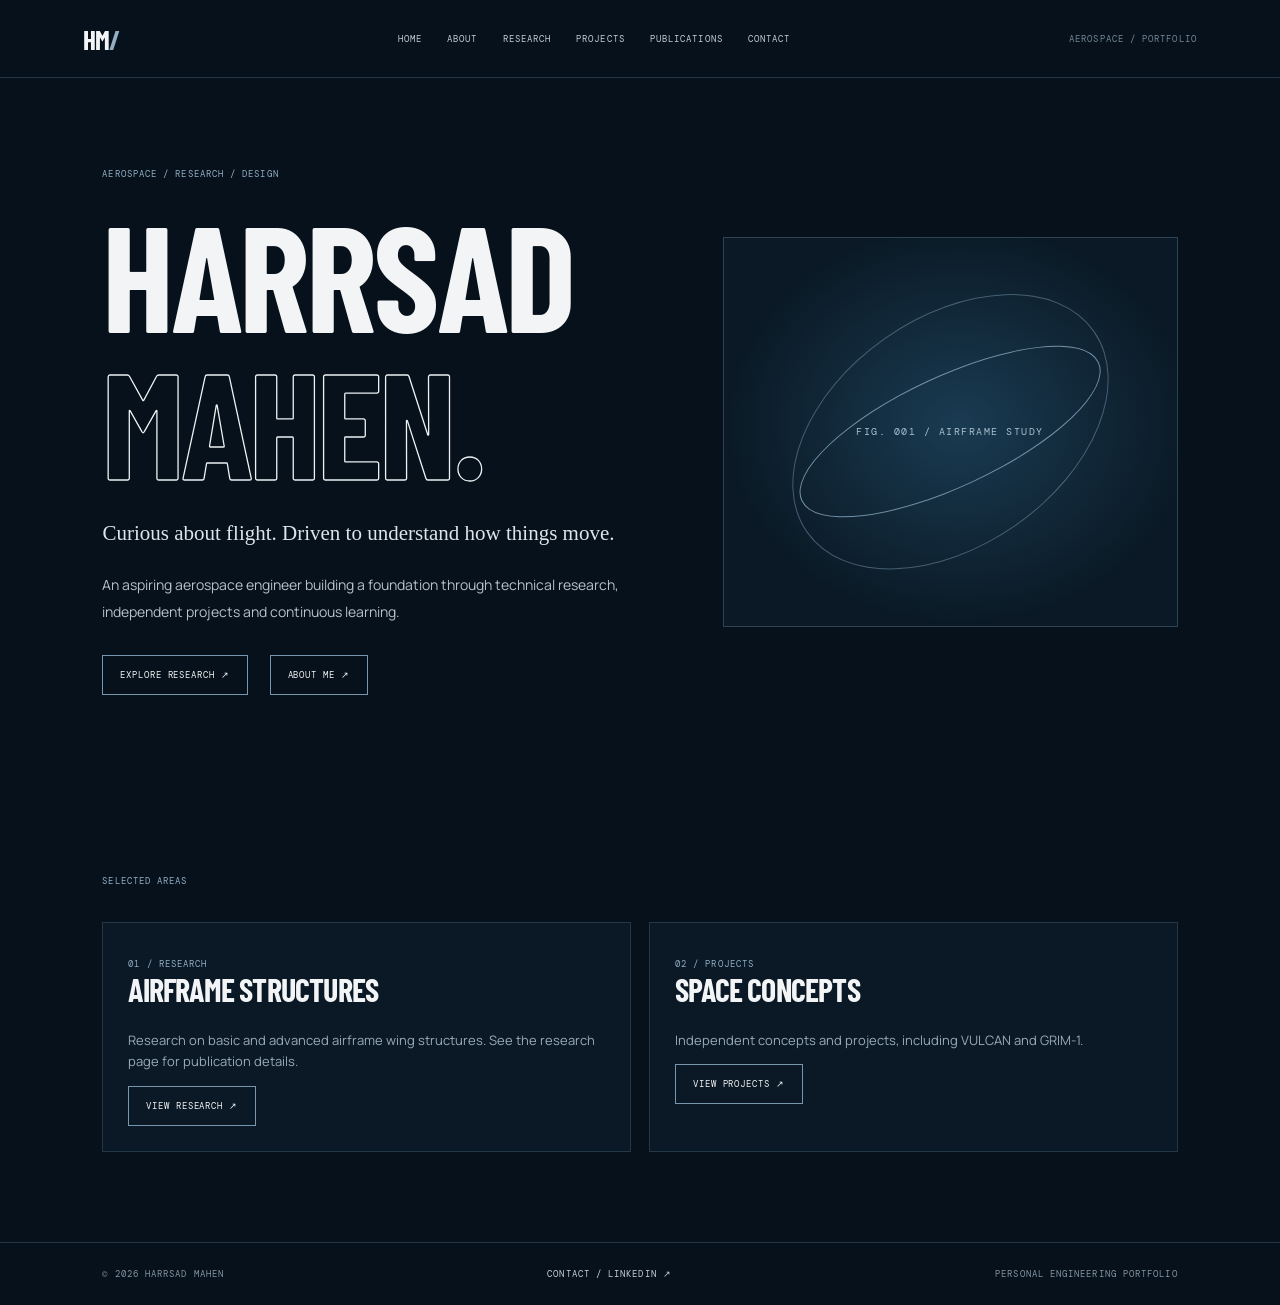
==== index.html @ 7b2c5748 "Add files via upload" ====
<!doctype html><html lang="en"><head><meta charset="utf-8"><meta name="viewport" content="width=device-width,initial-scale=1"><meta name="description" content="Harrsad Mahen — aerospace engineering portfolio"><title>Harrsad Mahen | Aerospace</title><link rel="stylesheet" href="styles.css"></head><body><header class="topbar">
<a class="brand" href="index.html">HM<span>/</span></a>
<nav aria-label="Main navigation">
<a href="index.html">HOME</a><a href="about.html">ABOUT</a><a href="research.html">RESEARCH</a><a href="projects.html">PROJECTS</a><a href="publications.html">PUBLICATIONS</a><a href="contact.html">CONTACT</a>
</nav><span class="micro">AEROSPACE / PORTFOLIO</span></header><main class="wrap hero"><div><p class="eyebrow">AEROSPACE / RESEARCH / DESIGN</p><h1>HARRSAD<br><span class="outline">MAHEN.</span></h1><p class="lede">Curious about flight. Driven to understand how things move.</p><p class="copy">An aspiring aerospace engineer building a foundation through technical research, independent projects and continuous learning.</p><div class="actions"><a class="button" href="research.html">EXPLORE RESEARCH ↗</a><a class="button" href="about.html">ABOUT ME ↗</a></div></div><div class="hero-art"><span>FIG. 001 / AIRFRAME STUDY</span></div></main><section class="wrap"><p class="eyebrow">SELECTED AREAS</p><div class="grid"><article class="card"><span class="tag">01 / RESEARCH</span><h3>Airframe structures</h3><p>Research on basic and advanced airframe wing structures. See the research page for publication details.</p><a class="button" href="research.html">VIEW RESEARCH ↗</a></article><article class="card"><span class="tag">02 / PROJECTS</span><h3>Space concepts</h3><p>Independent concepts and projects, including VULCAN and GRIM-1.</p><a class="button" href="projects.html">VIEW PROJECTS ↗</a></article></div></section><footer class="footer"><span>© <span id="year"></span> HARRSAD MAHEN</span><a href="contact.html">CONTACT / LINKEDIN ↗</a><span>PERSONAL ENGINEERING PORTFOLIO</span></footer><script src="script.js"></script></body></html>
---- styles.css ----
@import url('https://fonts.googleapis.com/css2?family=Barlow+Condensed:wght@400;500;600;700;800&family=DM+Mono:wght@400;500&family=Manrope:wght@400;500;600;700;800&display=swap');
:root{--bg:#07111b;--panel:#0d2030;--ink:#f2f4f5;--muted:#9aaab7;--line:#243746;--blue:#91aec5;--display:'Barlow Condensed','Arial Narrow',sans-serif;--mono:'DM Mono',monospace;--body:'Manrope',Arial,sans-serif}
*{box-sizing:border-box}html{scroll-behavior:smooth;scroll-padding-top:90px}body{margin:0;background:var(--bg);color:var(--ink);font-family:var(--body);line-height:1.65}a{color:inherit;text-decoration:none}.topbar{min-height:78px;padding:0 6.5vw;display:flex;align-items:center;justify-content:space-between;gap:22px;border-bottom:1px solid var(--line);background:#07111b;position:sticky;top:0;z-index:5}.brand{font:700 27px var(--display);letter-spacing:-.04em}.brand span{color:var(--blue)}nav{display:flex;gap:25px;flex-wrap:wrap}nav a,.micro,.eyebrow,.tag,.footer{font:9px var(--mono);letter-spacing:.12em}nav a{color:#c3cdd5}nav a:hover,nav a[aria-current=page]{color:var(--blue)}.micro{color:#718797}.wrap{padding:90px 8vw;max-width:1440px;margin:auto}.eyebrow{color:var(--blue);margin:0 0 20px}h1,h2,h3{font-family:var(--display);text-transform:uppercase;line-height:.98;letter-spacing:-.025em;margin:0 0 24px}h1{font-size:clamp(70px,12vw,150px)}h2{font-size:clamp(43px,6vw,76px)}h3{font-size:32px}h1 .outline,h2 .outline{color:transparent;-webkit-text-stroke:1.3px #edf2f5}.serif{font:italic 400 1em Georgia,serif;text-transform:none;color:var(--blue)}.lede{font:400 21px/1.5 Georgia,serif;color:#dce5eb;max-width:690px}.copy{max-width:720px;color:#b5c2cc;font-size:14px;line-height:1.95}.hero{min-height:600px;display:grid;grid-template-columns:1.1fr .9fr;gap:5vw;align-items:center}.hero-art{min-height:390px;border:1px solid #2b4355;background:radial-gradient(ellipse at 52% 48%,#1a3b52,#0a1925 70%);position:relative;overflow:hidden;display:grid;place-items:center}.hero-art:before,.hero-art:after{content:"";position:absolute;border:1px solid #7391a8;border-radius:50%;width:72%;height:28%;transform:rotate(-25deg)}.hero-art:after{width:50%;height:90%;transform:rotate(55deg);opacity:.55}.hero-art span{z-index:1;font:10px var(--mono);letter-spacing:.15em;color:#a9c0d0}.actions{display:flex;gap:22px;flex-wrap:wrap;margin-top:30px}.button{display:inline-block;padding:13px 17px;border:1px solid #7896ad;font:9px var(--mono);letter-spacing:.1em}.button:hover{background:#eaf0f4;color:#07111b}.grid{display:grid;grid-template-columns:repeat(2,minmax(0,1fr));gap:18px;margin-top:35px}.card{padding:25px;border:1px solid var(--line);background:#0a1925}.card .tag{color:var(--blue)}.card p{color:var(--muted);font-size:13px}.rule{border:0;border-top:1px solid var(--line);margin:35px 0}.list{list-style:none;padding:0;margin:30px 0}.list li{padding:18px 0;border-bottom:1px solid var(--line);display:flex;gap:20px}.list b{color:var(--blue);font:11px var(--mono);min-width:28px}.notice{padding:16px 18px;border-left:2px solid var(--blue);background:#0c1c29;color:#aebdc8;font-size:12px;max-width:760px}.footer{border-top:1px solid var(--line);padding:25px 8vw;color:#8295a3;display:flex;justify-content:space-between;gap:18px;flex-wrap:wrap}.footer a{color:#c5d1d9}.paper-box{border:1px solid var(--line);padding:25px;background:#0a1925;margin:25px 0}.paper-box .paper-title{font:600 29px/1.15 var(--display);text-transform:uppercase}.small{font-size:11px;color:#8396a5}
@media(max-width:760px){.topbar{align-items:flex-start;flex-direction:column;padding:16px 5vw}.topbar nav{gap:14px}.topbar nav a{font-size:8px}.wrap{padding:65px 5vw}.hero{grid-template-columns:1fr;min-height:auto}.hero-art{min-height:280px}.grid{grid-template-columns:1fr}.footer{padding:22px 5vw}}
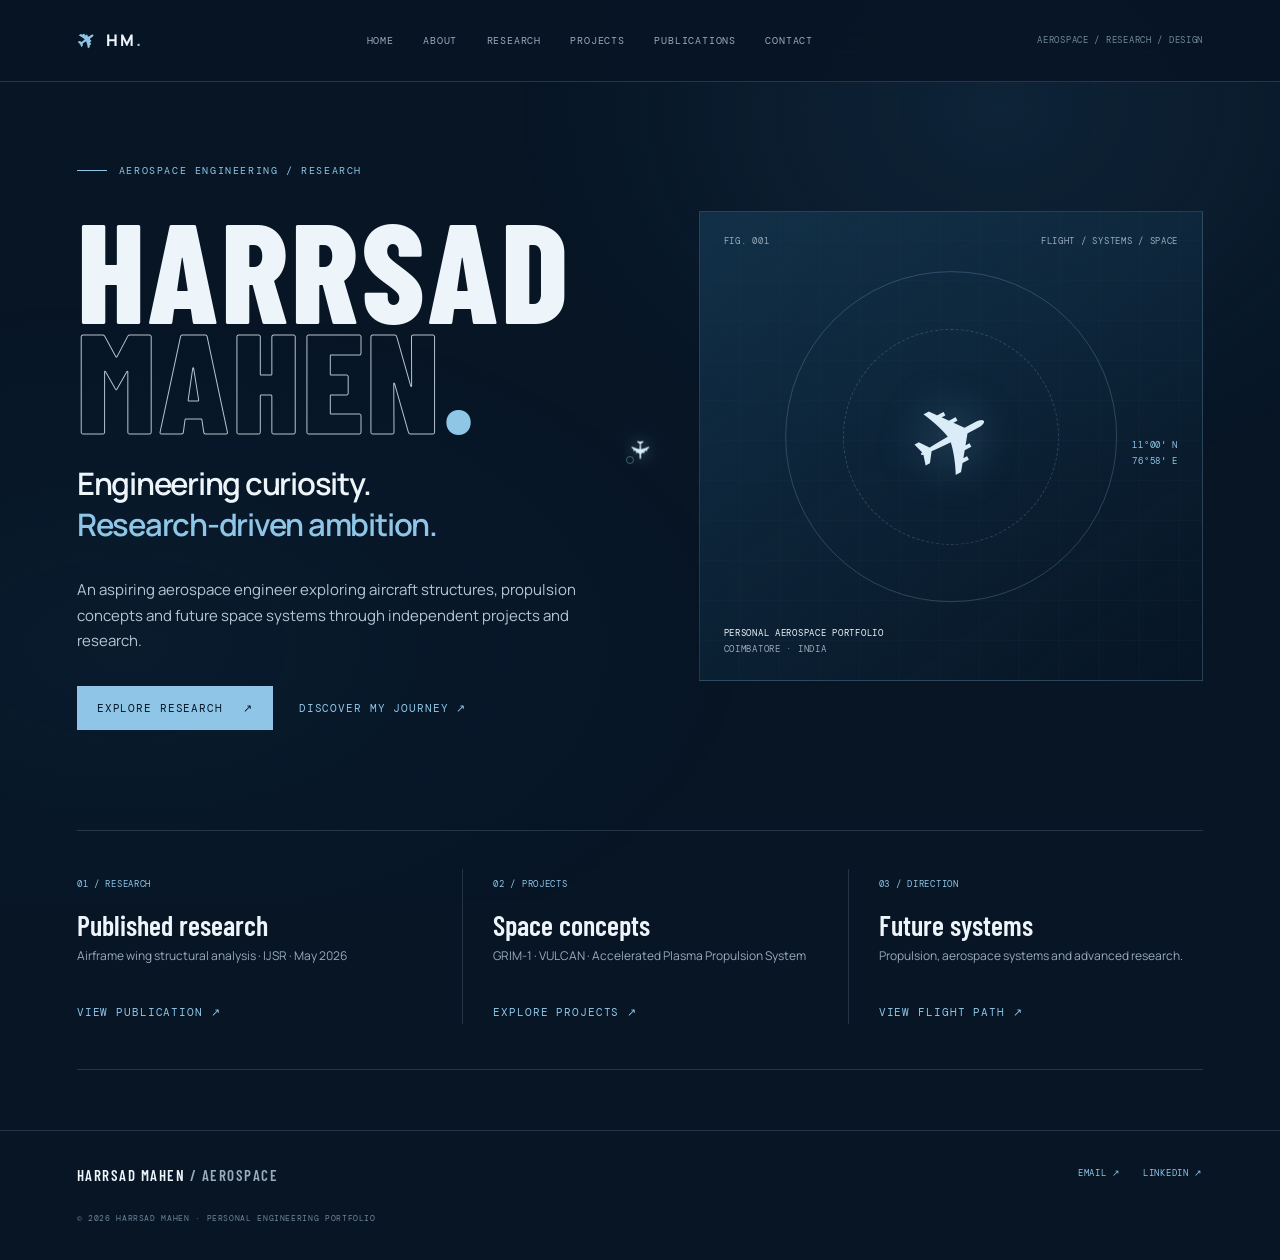
==== commit 3d6f7441: "Add files via upload" ====
--- a/index.html
+++ b/index.html
@@ -1,5 +1,48 @@
-<!doctype html><html lang="en"><head><meta charset="utf-8"><meta name="viewport" content="width=device-width,initial-scale=1"><meta name="description" content="Harrsad Mahen — aerospace engineering portfolio"><title>Harrsad Mahen | Aerospace</title><link rel="stylesheet" href="styles.css"></head><body><header class="topbar">
-<a class="brand" href="index.html">HM<span>/</span></a>
-<nav aria-label="Main navigation">
-<a href="index.html">HOME</a><a href="about.html">ABOUT</a><a href="research.html">RESEARCH</a><a href="projects.html">PROJECTS</a><a href="publications.html">PUBLICATIONS</a><a href="contact.html">CONTACT</a>
-</nav><span class="micro">AEROSPACE / PORTFOLIO</span></header><main class="wrap hero"><div><p class="eyebrow">AEROSPACE / RESEARCH / DESIGN</p><h1>HARRSAD<br><span class="outline">MAHEN.</span></h1><p class="lede">Curious about flight. Driven to understand how things move.</p><p class="copy">An aspiring aerospace engineer building a foundation through technical research, independent projects and continuous learning.</p><div class="actions"><a class="button" href="research.html">EXPLORE RESEARCH ↗</a><a class="button" href="about.html">ABOUT ME ↗</a></div></div><div class="hero-art"><span>FIG. 001 / AIRFRAME STUDY</span></div></main><section class="wrap"><p class="eyebrow">SELECTED AREAS</p><div class="grid"><article class="card"><span class="tag">01 / RESEARCH</span><h3>Airframe structures</h3><p>Research on basic and advanced airframe wing structures. See the research page for publication details.</p><a class="button" href="research.html">VIEW RESEARCH ↗</a></article><article class="card"><span class="tag">02 / PROJECTS</span><h3>Space concepts</h3><p>Independent concepts and projects, including VULCAN and GRIM-1.</p><a class="button" href="projects.html">VIEW PROJECTS ↗</a></article></div></section><footer class="footer"><span>© <span id="year"></span> HARRSAD MAHEN</span><a href="contact.html">CONTACT / LINKEDIN ↗</a><span>PERSONAL ENGINEERING PORTFOLIO</span></footer><script src="script.js"></script></body></html>+<!doctype html>
+<html lang="en"><head>
+<meta charset="utf-8"><meta name="viewport" content="width=device-width, initial-scale=1">
+<meta name="description" content="Harrsad Mahen — aspiring aerospace engineer and independent researcher.">
+<meta name="theme-color" content="#071525">
+<title>Aerospace Portfolio | Harrsad Mahen</title>
+<link rel="icon" href="favicon.svg" type="image/svg+xml">
+<link rel="preconnect" href="https://fonts.googleapis.com"><link rel="preconnect" href="https://fonts.gstatic.com" crossorigin>
+<link href="https://fonts.googleapis.com/css2?family=Barlow+Condensed:wght@500;600;700;800&family=DM+Mono:wght@400;500&family=Manrope:wght@400;500;600;700;800&display=swap" rel="stylesheet">
+<link rel="stylesheet" href="styles.css"></head><body>
+<header class="site-header">
+  <a class="wordmark" href="index.html" aria-label="Harrsad Mahen home"><span class="mark-plane">✈</span><span>HM<span class="wordmark-dot">.</span></span></a>
+  <button class="menu-toggle" aria-label="Open navigation" aria-expanded="false">☰</button>
+  <nav class="main-nav" aria-label="Main navigation">
+    <a href="index.html">Home</a><a href="about.html">About</a><a href="research.html">Research</a><a href="projects.html">Projects</a><a href="publications.html">Publications</a><a href="contact.html">Contact</a>
+  </nav>
+  <span class="header-index">AEROSPACE / RESEARCH / DESIGN</span>
+</header>
+<main><section class="home-hero page-shell">
+      <div class="hero-copy reveal">
+        <p class="eyebrow"><span class="eyebrow-line"></span> AEROSPACE ENGINEERING / RESEARCH</p>
+        <h1>HARRSAD<br><span class="outline-text">MAHEN</span><span class="hero-period">.</span></h1>
+        <p class="hero-lede">Engineering curiosity.<br><em>Research-driven ambition.</em></p>
+        <p class="body-copy narrow">An aspiring aerospace engineer exploring aircraft structures, propulsion concepts and future space systems through independent projects and research.</p>
+        <div class="button-row"><a class="button button-primary" href="research.html">Explore research <span>↗</span></a><a class="text-link" href="about.html">Discover my journey ↗</a></div>
+      </div>
+      <div class="hero-visual reveal">
+        <div class="visual-topline"><span>FIG. 001</span><span>FLIGHT / SYSTEMS / SPACE</span></div>
+        <div class="radar-ring ring-one"></div><div class="radar-ring ring-two"></div>
+        <div class="hero-plane">✈</div>
+        <div class="visual-coordinate">11°00' N<br>76°58' E</div>
+        <div class="visual-caption">PERSONAL AEROSPACE PORTFOLIO<br><span>COIMBATORE · INDIA</span></div>
+      </div>
+    </section>
+    <section class="page-shell home-strip reveal">
+      <div><span class="micro-label">01 / RESEARCH</span><h2>Published research</h2><p>Airframe wing structural analysis · IJSR · May 2026</p><a class="arrow-link" href="research.html">View publication ↗</a></div>
+      <div><span class="micro-label">02 / PROJECTS</span><h2>Space concepts</h2><p>GRIM-1 · VULCAN · Accelerated Plasma Propulsion System</p><a class="arrow-link" href="projects.html">Explore projects ↗</a></div>
+      <div><span class="micro-label">03 / DIRECTION</span><h2>Future systems</h2><p>Propulsion, aerospace systems and advanced research.</p><a class="arrow-link" href="about.html#flight-path">View flight path ↗</a></div>
+    </section></main>
+<footer class="site-footer">
+  <a class="footer-brand" href="index.html">HARRSAD MAHEN <span> / AEROSPACE</span></a>
+  <div class="footer-links"><a href="mailto:harrsadmahen28@gmail.com">EMAIL ↗</a><a href="https://in.linkedin.com/in/harrsad-mahen-207b25360" target="_blank" rel="noopener">LINKEDIN ↗</a></div>
+  <small>© <span data-year></span> HARRSAD MAHEN · PERSONAL ENGINEERING PORTFOLIO</small>
+</footer>
+<div class="cursor-plane" aria-hidden="true">✈</div>
+<div class="cursor-trail" aria-hidden="true"></div>
+<script src="script.js"></script>
+</body></html>
--- a/styles.css
+++ b/styles.css
@@ -1,4 +1,8 @@
-@import url('https://fonts.googleapis.com/css2?family=Barlow+Condensed:wght@400;500;600;700;800&family=DM+Mono:wght@400;500&family=Manrope:wght@400;500;600;700;800&display=swap');
-:root{--bg:#07111b;--panel:#0d2030;--ink:#f2f4f5;--muted:#9aaab7;--line:#243746;--blue:#91aec5;--display:'Barlow Condensed','Arial Narrow',sans-serif;--mono:'DM Mono',monospace;--body:'Manrope',Arial,sans-serif}
-*{box-sizing:border-box}html{scroll-behavior:smooth;scroll-padding-top:90px}body{margin:0;background:var(--bg);color:var(--ink);font-family:var(--body);line-height:1.65}a{color:inherit;text-decoration:none}.topbar{min-height:78px;padding:0 6.5vw;display:flex;align-items:center;justify-content:space-between;gap:22px;border-bottom:1px solid var(--line);background:#07111b;position:sticky;top:0;z-index:5}.brand{font:700 27px var(--display);letter-spacing:-.04em}.brand span{color:var(--blue)}nav{display:flex;gap:25px;flex-wrap:wrap}nav a,.micro,.eyebrow,.tag,.footer{font:9px var(--mono);letter-spacing:.12em}nav a{color:#c3cdd5}nav a:hover,nav a[aria-current=page]{color:var(--blue)}.micro{color:#718797}.wrap{padding:90px 8vw;max-width:1440px;margin:auto}.eyebrow{color:var(--blue);margin:0 0 20px}h1,h2,h3{font-family:var(--display);text-transform:uppercase;line-height:.98;letter-spacing:-.025em;margin:0 0 24px}h1{font-size:clamp(70px,12vw,150px)}h2{font-size:clamp(43px,6vw,76px)}h3{font-size:32px}h1 .outline,h2 .outline{color:transparent;-webkit-text-stroke:1.3px #edf2f5}.serif{font:italic 400 1em Georgia,serif;text-transform:none;color:var(--blue)}.lede{font:400 21px/1.5 Georgia,serif;color:#dce5eb;max-width:690px}.copy{max-width:720px;color:#b5c2cc;font-size:14px;line-height:1.95}.hero{min-height:600px;display:grid;grid-template-columns:1.1fr .9fr;gap:5vw;align-items:center}.hero-art{min-height:390px;border:1px solid #2b4355;background:radial-gradient(ellipse at 52% 48%,#1a3b52,#0a1925 70%);position:relative;overflow:hidden;display:grid;place-items:center}.hero-art:before,.hero-art:after{content:"";position:absolute;border:1px solid #7391a8;border-radius:50%;width:72%;height:28%;transform:rotate(-25deg)}.hero-art:after{width:50%;height:90%;transform:rotate(55deg);opacity:.55}.hero-art span{z-index:1;font:10px var(--mono);letter-spacing:.15em;color:#a9c0d0}.actions{display:flex;gap:22px;flex-wrap:wrap;margin-top:30px}.button{display:inline-block;padding:13px 17px;border:1px solid #7896ad;font:9px var(--mono);letter-spacing:.1em}.button:hover{background:#eaf0f4;color:#07111b}.grid{display:grid;grid-template-columns:repeat(2,minmax(0,1fr));gap:18px;margin-top:35px}.card{padding:25px;border:1px solid var(--line);background:#0a1925}.card .tag{color:var(--blue)}.card p{color:var(--muted);font-size:13px}.rule{border:0;border-top:1px solid var(--line);margin:35px 0}.list{list-style:none;padding:0;margin:30px 0}.list li{padding:18px 0;border-bottom:1px solid var(--line);display:flex;gap:20px}.list b{color:var(--blue);font:11px var(--mono);min-width:28px}.notice{padding:16px 18px;border-left:2px solid var(--blue);background:#0c1c29;color:#aebdc8;font-size:12px;max-width:760px}.footer{border-top:1px solid var(--line);padding:25px 8vw;color:#8295a3;display:flex;justify-content:space-between;gap:18px;flex-wrap:wrap}.footer a{color:#c5d1d9}.paper-box{border:1px solid var(--line);padding:25px;background:#0a1925;margin:25px 0}.paper-box .paper-title{font:600 29px/1.15 var(--display);text-transform:uppercase}.small{font-size:11px;color:#8396a5}
-@media(max-width:760px){.topbar{align-items:flex-start;flex-direction:column;padding:16px 5vw}.topbar nav{gap:14px}.topbar nav a{font-size:8px}.wrap{padding:65px 5vw}.hero{grid-template-columns:1fr;min-height:auto}.hero-art{min-height:280px}.grid{grid-template-columns:1fr}.footer{padding:22px 5vw}}
+
+:root{--navy:#071525;--navy2:#0b2036;--panel:#102941;--panel2:#132f49;--ink:#edf4fa;--muted:#9aabba;--line:rgba(198,220,239,.16);--blue:#8fc6e8;--cyan:#b9e2f4;--gold:#d8b77b;--mono:"DM Mono",monospace;--sans:"Manrope",sans-serif;--display:"Barlow Condensed",sans-serif;--ease:cubic-bezier(.2,.75,.25,1)}
+*{box-sizing:border-box}html{scroll-behavior:smooth;scroll-padding-top:90px}body{margin:0;background:var(--navy);color:var(--ink);font-family:var(--sans);font-size:15px;line-height:1.7;overflow-x:hidden}body:before{content:"";position:fixed;inset:0;pointer-events:none;z-index:-1;background:radial-gradient(ellipse at 78% 12%,rgba(48,103,142,.18),transparent 34%),radial-gradient(ellipse at 10% 72%,rgba(24,70,104,.13),transparent 38%)}a{color:inherit;text-decoration:none}button,input,select,textarea{font:inherit}.site-header{height:82px;padding:0 clamp(22px,6vw,92px);display:flex;align-items:center;gap:42px;border-bottom:1px solid var(--line);position:sticky;top:0;z-index:50;background:rgba(7,21,37,.9);backdrop-filter:blur(18px)}.wordmark{display:flex;align-items:center;gap:10px;font-weight:800;letter-spacing:.1em;font-size:16px}.mark-plane{font-size:22px;color:var(--blue);transform:rotate(-35deg)}.wordmark-dot{color:var(--blue)}.main-nav{display:flex;gap:clamp(14px,2.3vw,34px);margin:auto}.main-nav a,.header-index,.micro-label,.eyebrow,.status,.project-type,.site-footer small,.footer-links,.list-date,.timeline-date,.gallery-item figcaption,.visual-topline,.visual-coordinate,.visual-caption,.book-bottom,.optional{font-family:var(--mono);text-transform:uppercase;letter-spacing:.08em}.main-nav a{font-size:10px;color:var(--muted);transition:color .25s}.main-nav a:hover,.main-nav a.active{color:var(--cyan)}.header-index{font-size:9px;color:#71879a}.menu-toggle{display:none;background:none;border:1px solid var(--line);color:var(--ink);padding:7px 10px}.page-shell{width:min(1180px,88vw);margin-inline:auto}.home-hero{min-height:690px;display:grid;grid-template-columns:1.05fr .95fr;align-items:center;gap:5vw;padding-block:80px 100px}.eyebrow{font-size:10px;color:var(--blue);display:flex;align-items:center;gap:12px;letter-spacing:.16em}.eyebrow-line{display:inline-block;width:30px;height:1px;background:var(--blue)}h1,h2,h3,h4,p{margin-top:0}h1{font:800 clamp(76px,11vw,150px)/.78 var(--display);letter-spacing:.015em;margin:34px 0 30px}.outline-text{color:transparent;-webkit-text-stroke:1px rgba(232,244,252,.78)}.hero-period{color:var(--blue)}.hero-lede{font-size:clamp(21px,2.5vw,31px);font-weight:600;line-height:1.35;letter-spacing:-.04em}.hero-lede em{font-style:normal;color:var(--blue)}.body-copy{color:#b6c5d2;max-width:690px}.narrow{max-width:510px}.button-row{display:flex;align-items:center;gap:26px;flex-wrap:wrap;margin-top:32px}.button{display:inline-flex;align-items:center;justify-content:center;gap:20px;padding:14px 19px;border:1px solid var(--blue);font:11px var(--mono);text-transform:uppercase;letter-spacing:.08em;transition:background .3s,color .3s,transform .3s}.button:hover{transform:translateY(-3px);background:var(--blue);color:var(--navy)}.button-primary{background:var(--blue);color:var(--navy)}.button-primary:hover{background:var(--cyan)}.button-secondary{border-color:var(--line);color:var(--ink)}.text-link,.arrow-link{font:11px var(--mono);text-transform:uppercase;letter-spacing:.08em;color:var(--blue)}.hero-visual{height:470px;position:relative;overflow:hidden;border:1px solid var(--line);background:linear-gradient(145deg,rgba(20,54,79,.8),rgba(7,21,37,.3)),repeating-linear-gradient(0deg,transparent 0 39px,rgba(173,208,232,.07) 40px),repeating-linear-gradient(90deg,transparent 0 39px,rgba(173,208,232,.07) 40px)}.visual-topline{position:absolute;top:22px;left:24px;right:24px;display:flex;justify-content:space-between;font-size:9px;color:var(--muted)}.radar-ring{position:absolute;border:1px solid rgba(143,198,232,.24);border-radius:50%;aspect-ratio:1;left:50%;top:48%;transform:translate(-50%,-50%)}.ring-one{width:66%}.ring-two{width:43%;border-style:dashed}.hero-plane{position:absolute;left:50%;top:48%;transform:translate(-50%,-50%) rotate(-28deg);font-size:100px;color:#d9ecf8;text-shadow:0 0 45px rgba(143,198,232,.35)}.visual-coordinate{position:absolute;right:24px;top:48%;font-size:9px;line-height:1.8;color:var(--blue)}.visual-caption{position:absolute;left:24px;bottom:23px;font-size:9px;line-height:1.8;color:var(--ink)}.visual-caption span{color:var(--muted)}.home-strip{display:grid;grid-template-columns:repeat(3,1fr);border-top:1px solid var(--line);border-bottom:1px solid var(--line);padding-block:38px 45px;gap:30px}.home-strip>div+div{border-left:1px solid var(--line);padding-left:30px}.micro-label{font-size:9px;color:var(--blue)}.home-strip h2{font:600 28px var(--display);margin:14px 0 4px}.home-strip p{font-size:12px;color:var(--muted);min-height:40px}.page-hero{padding-block:100px 65px;border-bottom:1px solid var(--line)}.page-hero h1{font-size:clamp(64px,9vw,112px);margin:28px 0 22px}.page-hero .hero-lede{max-width:700px}.content-section{padding-block:76px;border-bottom:1px solid var(--line)}.section-heading{display:flex;align-items:flex-start;gap:22px;margin-bottom:32px}.section-number{font:13px var(--mono);color:var(--blue);padding-top:8px}.section-heading .eyebrow{margin-bottom:7px}.section-heading h2{font:600 clamp(34px,4vw,52px)/1.05 var(--display);margin:0}.info-panel,.publication-feature,.research-next,.book-feature{border:1px solid var(--line);background:linear-gradient(130deg,rgba(17,46,70,.85),rgba(9,27,45,.8));padding:clamp(24px,4vw,45px)}.info-panel h3,.data-card h3,.list-card h3{font:600 28px var(--display);margin:10px 0 5px}.info-panel p,.data-card p,.list-card p{color:var(--muted);font-size:13px}.score-grid{display:flex;gap:clamp(22px,5vw,70px);padding-block:28px 12px}.score{display:flex;flex-direction:column}.score strong{font:700 46px var(--display);color:var(--cyan)}.score span{font:9px var(--mono);color:var(--muted);text-transform:uppercase}.note{font-size:11px;color:#8196a8;margin:16px 0 0}.three-grid,.skill-grid{display:grid;grid-template-columns:repeat(3,1fr);gap:14px}.skill-grid{grid-template-columns:repeat(3,1fr)}.data-card{padding:25px;border:1px solid var(--line);background:rgba(15,39,60,.55);min-height:150px}.data-card h3{font-size:26px}.stack-list{border-top:1px solid var(--line)}.list-card{display:grid;grid-template-columns:120px 1fr;gap:25px;padding:25px 0;border-bottom:1px solid var(--line)}.list-date{font-size:10px;line-height:1.8;color:var(--blue)}.list-card h3{margin:0 0 4px}.list-card p{margin-bottom:4px}.muted{color:var(--muted)!important}.timeline{position:relative;margin:42px 0 0 12px;padding-left:42px}.timeline:before{content:"";position:absolute;left:0;top:6px;bottom:20px;width:1px;background:linear-gradient(var(--blue),rgba(143,198,232,.12))}.timeline-item{position:relative;display:grid;grid-template-columns:150px 1fr;gap:25px;padding:0 0 36px}.timeline-item:before{content:"";position:absolute;left:-48px;top:5px;width:11px;height:11px;border:2px solid var(--blue);border-radius:50%;background:var(--navy);box-shadow:0 0 18px rgba(143,198,232,.28)}.timeline-item.destination:before{background:var(--blue);box-shadow:0 0 25px var(--blue)}.timeline-date{font-size:10px;color:var(--blue);line-height:1.7}.status{font-size:9px;color:var(--blue);letter-spacing:.13em}.timeline-item h3{font:600 26px var(--display);margin:5px 0}.timeline-item p{font-size:13px;color:var(--muted);max-width:650px;margin:0}.timeline-item.planned .status{color:var(--gold)}.publication-feature h3{font:600 clamp(32px,4vw,50px)/1.06 var(--display);max-width:850px;margin:25px 0 14px}.feature-meta{display:flex;justify-content:space-between;gap:20px;color:var(--muted);font:9px var(--mono);letter-spacing:.1em}.award-line{display:flex;align-items:center;gap:16px;padding:20px 0;margin:25px 0;border-top:1px solid var(--line);border-bottom:1px solid var(--line)}.award-symbol{font-size:30px;color:var(--gold)}.award-line div{display:flex;flex-direction:column}.award-line strong{font:600 22px var(--display);color:#f0d6a4}.award-line span:last-child{font-size:11px;color:var(--muted)}.abstract-block{max-width:820px;margin-bottom:28px}.abstract-block p{color:#b8c7d3;font-size:14px}.research-next-top{display:flex;justify-content:space-between;gap:15px}.status-live{color:#a8d8c3}.research-next h3{font:700 clamp(40px,6vw,70px) var(--display);margin:25px 0 8px}.collab-panel{margin-top:35px;padding:25px;border:1px solid rgba(143,198,232,.3);display:flex;align-items:center;justify-content:space-between;gap:30px;background:rgba(23,57,82,.42)}.collab-panel h4{font:600 26px var(--display);margin:7px 0}.collab-panel p{font-size:12px;color:var(--muted);max-width:520px;margin:0}.project-section{padding-block:85px}.project-heading{display:flex;justify-content:space-between;align-items:end;gap:20px;margin-bottom:18px}.project-heading h2{font:800 clamp(64px,9vw,110px)/.85 var(--display);margin:10px 0 0}.project-type{font-size:9px;color:var(--blue);border:1px solid var(--line);padding:9px 12px}.gallery-grid{display:grid;grid-template-columns:repeat(2,1fr);gap:16px;margin-top:34px}.gallery-item{margin:0;border:1px solid var(--line);background:#0b1d2e;overflow:hidden}.gallery-item img{display:block;width:100%;height:340px;object-fit:contain;background:#091827;transition:transform .7s var(--ease),filter .7s}.gallery-item:hover img{transform:scale(1.035);filter:brightness(1.08)}.gallery-wide{grid-column:1/-1}.gallery-wide img{height:470px}.gallery-item figcaption{display:flex;gap:14px;padding:13px 16px;font-size:9px;color:var(--muted)}.gallery-item figcaption span{color:var(--blue)}.apps-feature{display:grid;grid-template-columns:.8fr 1.2fr;align-items:center;gap:25px;padding:25px;margin-top:32px;background:linear-gradient(110deg,#102c45,#0a1c30);border:1px solid var(--line)}.apps-feature h3{font:700 clamp(34px,5vw,58px)/.95 var(--display);margin:14px 0}.apps-feature p:last-child{color:var(--muted);font-size:13px}.apps-feature img{width:100%;max-height:390px;object-fit:contain;background:#fff}.vulcan-gallery .gallery-item img{height:350px}.book-feature{display:grid;grid-template-columns:250px 1fr;gap:clamp(28px,5vw,60px);align-items:center}.book-index{min-height:340px;background:linear-gradient(155deg,#254b68,#0c1e32 70%);border:1px solid rgba(210,232,247,.28);padding:22px;display:flex;flex-direction:column;justify-content:space-between;box-shadow:14px 16px 0 rgba(0,0,0,.14)}.book-mark{font:800 120px/.8 var(--display);color:rgba(232,244,252,.9);text-align:center}.book-bottom{font-size:8px;color:var(--muted)}.book-copy h2{font:700 clamp(35px,5vw,60px)/.98 var(--display);margin:16px 0}.book-copy h2 span{color:var(--blue)}.book-author{font:11px var(--mono);color:var(--blue)}.book-copy>p:not(.book-author):not(.note){color:#b8c7d3}.small-publication-note{display:flex;gap:30px;align-items:center;padding:25px 0}.small-publication-note a{font:10px var(--mono);color:var(--blue);text-transform:uppercase}.contact-layout{display:grid;grid-template-columns:.75fr 1.25fr;gap:7vw}.contact-aside h2{font:600 42px/1 var(--display);margin:16px 0}.contact-aside>p{color:var(--muted);font-size:13px;max-width:300px}.contact-direct{display:flex;flex-direction:column;padding:18px 0;border-bottom:1px solid var(--line);font-size:13px;overflow-wrap:anywhere}.contact-direct span{font:9px var(--mono);color:var(--blue);margin-bottom:5px}.contact-footnote{font-size:11px;color:var(--muted);margin-top:25px}.contact-form{display:flex;flex-direction:column;gap:20px}.form-row{display:grid;grid-template-columns:1fr 1fr;gap:16px}.contact-form label{display:flex;flex-direction:column;gap:8px;font:10px var(--mono);color:var(--blue);text-transform:uppercase;letter-spacing:.07em}.contact-form input,.contact-form select,.contact-form textarea{width:100%;border:1px solid var(--line);background:#0b2033;color:var(--ink);padding:14px 15px;outline:none;font:13px var(--sans);text-transform:none;letter-spacing:normal;transition:border .2s}.contact-form input:focus,.contact-form select:focus,.contact-form textarea:focus{border-color:var(--blue)}.contact-form textarea{resize:vertical}.contact-form input::placeholder,.contact-form textarea::placeholder{color:#71879a}.optional{font-size:8px;color:#73899b}.form-submit{align-self:flex-start;cursor:pointer}.form-disclaimer{font-size:10px;color:#8196a8;margin:0;max-width:600px}.site-footer{padding:35px clamp(22px,6vw,92px);display:grid;grid-template-columns:1fr auto;gap:16px;border-top:1px solid var(--line);margin-top:60px}.footer-brand{font:600 15px var(--display);letter-spacing:.1em}.footer-brand span{color:var(--muted)}.footer-links{display:flex;gap:22px;font-size:9px;color:var(--blue)}.site-footer small{grid-column:1/-1;font-size:8px;color:#6f8496;margin-top:12px}.reveal{opacity:0;transform:translateY(18px);transition:opacity .8s var(--ease),transform .8s var(--ease)}.reveal.visible{opacity:1;transform:none}
+.cursor-plane,.cursor-trail{position:fixed;left:0;top:0;pointer-events:none;z-index:1000;display:none}.cursor-plane{font-size:25px;color:#d9efff;filter:drop-shadow(0 0 8px rgba(143,198,232,.6));transform:translate(-50%,-50%) rotate(-35deg);transition:color .2s}.cursor-trail{width:8px;height:8px;border:1px solid rgba(143,198,232,.65);border-radius:50%;transform:translate(-50%,-50%);opacity:.6}.cursor-plane.is-hover{color:var(--gold);font-size:30px}
+@media (pointer:fine){body,a,button{cursor:none}.cursor-plane,.cursor-trail{display:block}}
+@media(max-width:900px){.header-index{display:none}.site-header{gap:20px}.main-nav{gap:14px}.home-hero{min-height:unset;padding-block:75px;grid-template-columns:1fr}.hero-visual{height:390px}.home-strip{grid-template-columns:1fr}.home-strip>div+div{border-left:0;border-top:1px solid var(--line);padding:25px 0 0}.home-strip p{min-height:0}.contact-layout{gap:35px}.book-feature{grid-template-columns:190px 1fr}.book-index{min-height:290px}.book-mark{font-size:90px}}
+@media(max-width:680px){.site-header{height:70px;justify-content:space-between;padding-inline:6vw}.menu-toggle{display:block}.main-nav{display:none;position:absolute;top:70px;left:0;right:0;background:#08192a;padding:20px 6vw 25px;border-bottom:1px solid var(--line);flex-direction:column;gap:18px}.main-nav.open{display:flex}.main-nav a{font-size:12px}.page-shell{width:88vw}.home-hero{padding-block:62px 70px}h1{font-size:clamp(70px,18vw,112px)}.hero-visual{height:330px}.page-hero{padding-block:70px 45px}.page-hero h1{font-size:clamp(58px,15vw,88px)}.content-section{padding-block:55px}.three-grid,.skill-grid{grid-template-columns:1fr 1fr}.score-grid{justify-content:space-between;gap:12px}.score strong{font-size:38px}.list-card{grid-template-columns:82px 1fr;gap:15px}.timeline{padding-left:28px}.timeline-item{grid-template-columns:1fr;gap:5px;padding-bottom:28px}.timeline-item:before{left:-34px}.gallery-grid{grid-template-columns:1fr}.gallery-wide{grid-column:auto}.gallery-item img,.gallery-wide img,.vulcan-gallery .gallery-item img{height:300px}.apps-feature{grid-template-columns:1fr;padding:17px}.apps-feature img{max-height:280px}.project-heading{align-items:start;flex-direction:column}.book-feature{grid-template-columns:1fr}.book-index{min-height:260px;max-width:230px}.contact-layout{grid-template-columns:1fr}.form-row{grid-template-columns:1fr}.collab-panel{align-items:flex-start;flex-direction:column}.feature-meta{flex-direction:column}.site-footer{grid-template-columns:1fr}.footer-links{grid-row:2}.site-footer small{grid-row:3}.small-publication-note{align-items:flex-start;flex-direction:column;gap:12px}}
+@media(prefers-reduced-motion:reduce){*,*:before,*:after{scroll-behavior:auto!important;animation-duration:.01ms!important;transition-duration:.01ms!important}.reveal{opacity:1;transform:none}}
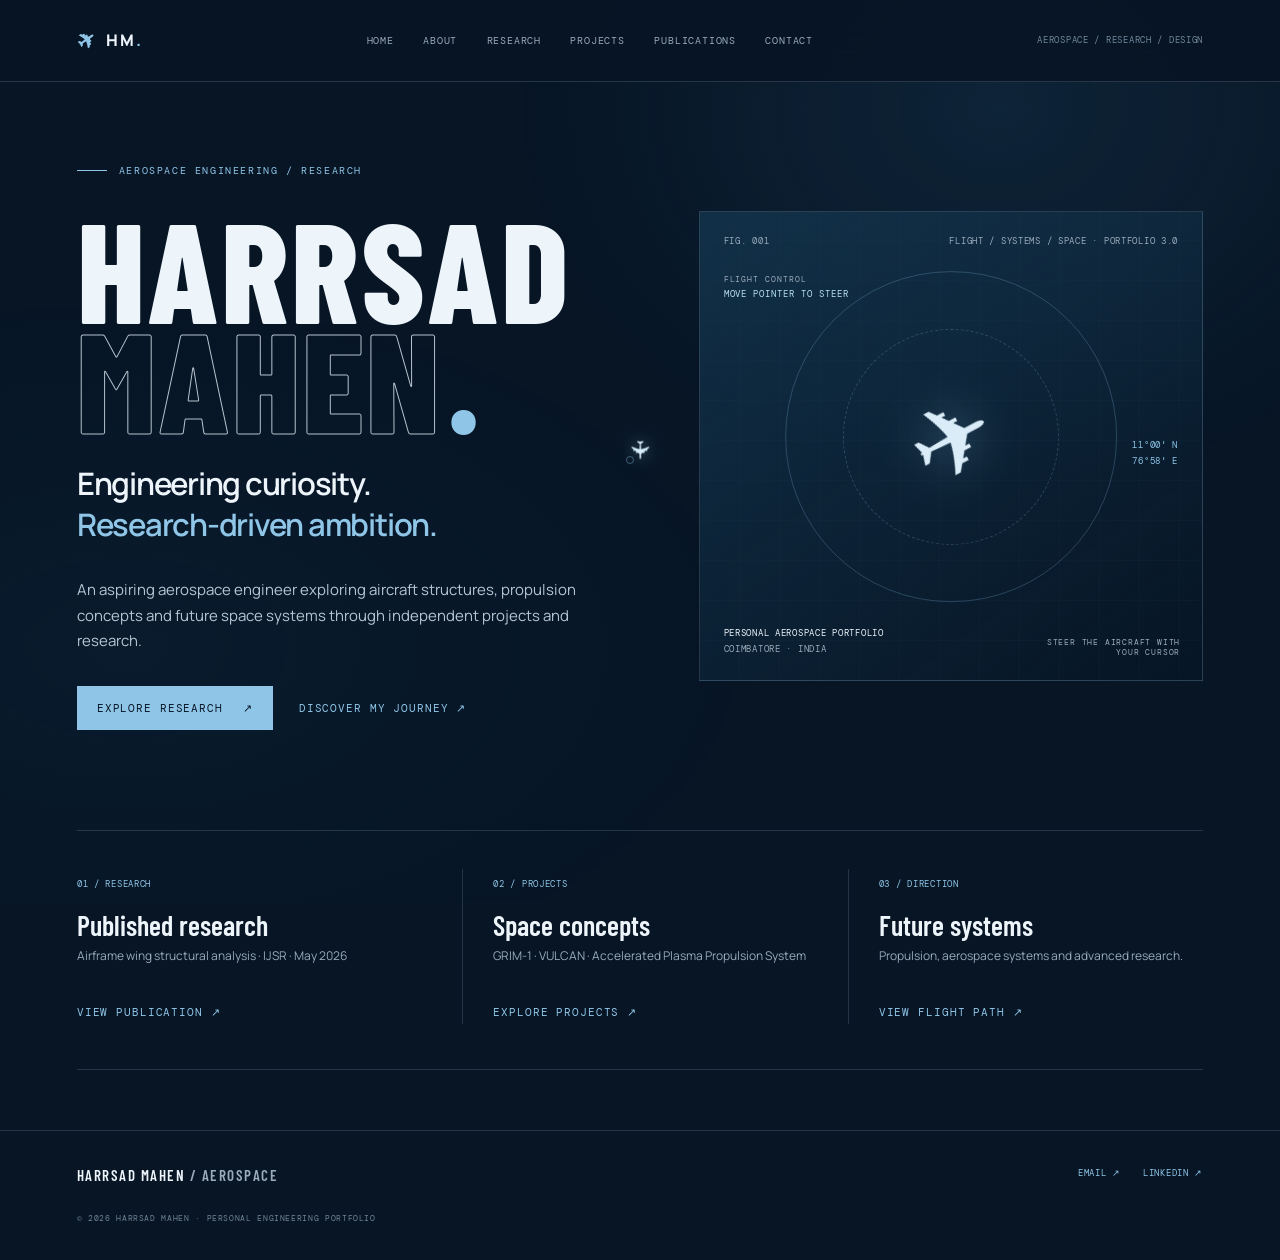
==== commit 85b10c07: "Add files via upload" ====
--- a/index.html
+++ b/index.html
@@ -19,15 +19,17 @@
 <main><section class="home-hero page-shell">
       <div class="hero-copy reveal">
         <p class="eyebrow"><span class="eyebrow-line"></span> AEROSPACE ENGINEERING / RESEARCH</p>
-        <h1>HARRSAD<br><span class="outline-text">MAHEN</span><span class="hero-period">.</span></h1>
+        <h1 class="hero-name">HARRSAD<br><span class="outline-text name-wave" aria-label="MAHEN"><span aria-hidden="true">M</span><span aria-hidden="true">A</span><span aria-hidden="true">H</span><span aria-hidden="true">E</span><span aria-hidden="true">N</span></span><span class="hero-period">.</span></h1>
         <p class="hero-lede">Engineering curiosity.<br><em>Research-driven ambition.</em></p>
         <p class="body-copy narrow">An aspiring aerospace engineer exploring aircraft structures, propulsion concepts and future space systems through independent projects and research.</p>
         <div class="button-row"><a class="button button-primary" href="research.html">Explore research <span>↗</span></a><a class="text-link" href="about.html">Discover my journey ↗</a></div>
       </div>
-      <div class="hero-visual reveal">
-        <div class="visual-topline"><span>FIG. 001</span><span>FLIGHT / SYSTEMS / SPACE</span></div>
+      <div class="hero-visual reveal" tabindex="0" role="group" aria-label="Interactive aircraft steering display. Move your pointer over this panel or use the arrow keys to steer the aircraft.">
+        <div class="visual-topline"><span>FIG. 001</span><span>FLIGHT / SYSTEMS / SPACE · PORTFOLIO 3.0</span></div>
         <div class="radar-ring ring-one"></div><div class="radar-ring ring-two"></div>
-        <div class="hero-plane">✈</div>
+        <div class="hero-plane" id="flight-plane" aria-hidden="true">✈</div>
+        <div class="flight-readout"><span>FLIGHT CONTROL</span><strong id="flight-status">MOVE POINTER TO STEER</strong></div>
+        <div class="flight-hint">STEER THE AIRCRAFT WITH YOUR CURSOR</div>
         <div class="visual-coordinate">11°00' N<br>76°58' E</div>
         <div class="visual-caption">PERSONAL AEROSPACE PORTFOLIO<br><span>COIMBATORE · INDIA</span></div>
       </div>
--- a/styles.css
+++ b/styles.css
@@ -6,3 +6,33 @@
 @media(max-width:900px){.header-index{display:none}.site-header{gap:20px}.main-nav{gap:14px}.home-hero{min-height:unset;padding-block:75px;grid-template-columns:1fr}.hero-visual{height:390px}.home-strip{grid-template-columns:1fr}.home-strip>div+div{border-left:0;border-top:1px solid var(--line);padding:25px 0 0}.home-strip p{min-height:0}.contact-layout{gap:35px}.book-feature{grid-template-columns:190px 1fr}.book-index{min-height:290px}.book-mark{font-size:90px}}
 @media(max-width:680px){.site-header{height:70px;justify-content:space-between;padding-inline:6vw}.menu-toggle{display:block}.main-nav{display:none;position:absolute;top:70px;left:0;right:0;background:#08192a;padding:20px 6vw 25px;border-bottom:1px solid var(--line);flex-direction:column;gap:18px}.main-nav.open{display:flex}.main-nav a{font-size:12px}.page-shell{width:88vw}.home-hero{padding-block:62px 70px}h1{font-size:clamp(70px,18vw,112px)}.hero-visual{height:330px}.page-hero{padding-block:70px 45px}.page-hero h1{font-size:clamp(58px,15vw,88px)}.content-section{padding-block:55px}.three-grid,.skill-grid{grid-template-columns:1fr 1fr}.score-grid{justify-content:space-between;gap:12px}.score strong{font-size:38px}.list-card{grid-template-columns:82px 1fr;gap:15px}.timeline{padding-left:28px}.timeline-item{grid-template-columns:1fr;gap:5px;padding-bottom:28px}.timeline-item:before{left:-34px}.gallery-grid{grid-template-columns:1fr}.gallery-wide{grid-column:auto}.gallery-item img,.gallery-wide img,.vulcan-gallery .gallery-item img{height:300px}.apps-feature{grid-template-columns:1fr;padding:17px}.apps-feature img{max-height:280px}.project-heading{align-items:start;flex-direction:column}.book-feature{grid-template-columns:1fr}.book-index{min-height:260px;max-width:230px}.contact-layout{grid-template-columns:1fr}.form-row{grid-template-columns:1fr}.collab-panel{align-items:flex-start;flex-direction:column}.feature-meta{flex-direction:column}.site-footer{grid-template-columns:1fr}.footer-links{grid-row:2}.site-footer small{grid-row:3}.small-publication-note{align-items:flex-start;flex-direction:column;gap:12px}}
 @media(prefers-reduced-motion:reduce){*,*:before,*:after{scroll-behavior:auto!important;animation-duration:.01ms!important;transition-duration:.01ms!important}.reveal{opacity:1;transform:none}}
+
+/* Interactive aircraft-inspired name treatment */
+.name-wave{display:inline-flex;white-space:nowrap;cursor:default;isolation:isolate;padding-right:.035em}
+.name-wave>span{display:inline-block;transform-origin:50% 75%;transition:color .25s ease,-webkit-text-stroke-color .25s ease,text-shadow .25s ease}
+.name-wave:hover>span{color:var(--cyan);-webkit-text-stroke-color:var(--cyan);text-shadow:0 0 18px rgba(143,198,232,.38);animation:name-flight-wave .9s cubic-bezier(.2,.75,.25,1) both}
+.name-wave:hover>span:nth-child(1){animation-delay:0ms}
+.name-wave:hover>span:nth-child(2){animation-delay:65ms}
+.name-wave:hover>span:nth-child(3){animation-delay:130ms}
+.name-wave:hover>span:nth-child(4){animation-delay:195ms}
+.name-wave:hover>span:nth-child(5){animation-delay:260ms}
+@keyframes name-flight-wave{0%,100%{transform:translateY(0) rotate(0deg) skewX(0deg)}28%{transform:translateY(-.13em) rotate(-5deg) skewX(-3deg)}58%{transform:translateY(.035em) rotate(2deg) skewX(1deg)}78%{transform:translateY(-.045em) rotate(-1deg)}}
+@media(prefers-reduced-motion:reduce){.name-wave:hover>span{animation:none!important}}
+
+
+/* Portfolio 3.0 — cursor-steered aircraft display */
+.hero-visual{touch-action:pan-y;cursor:crosshair}
+.hero-visual:focus-visible{outline:2px solid var(--cyan);outline-offset:4px}
+.hero-plane{left:50%;top:48%;will-change:left,top,transform;transition:filter .25s;text-shadow:0 0 45px rgba(143,198,232,.35)}
+.hero-visual.is-steering .hero-plane{filter:drop-shadow(0 0 18px rgba(143,198,232,.65));color:var(--cyan)}
+.flight-readout{position:absolute;left:24px;top:62px;display:flex;flex-direction:column;gap:4px;font:8px var(--mono);letter-spacing:.12em;color:var(--muted);pointer-events:none}
+.flight-readout strong{font-size:9px;font-weight:400;color:var(--cyan)}
+.flight-hint{position:absolute;right:22px;bottom:23px;font:8px var(--mono);letter-spacing:.1em;color:var(--muted);text-align:right;max-width:160px;pointer-events:none}
+@media(max-width:680px){.flight-readout{top:52px;left:16px}.flight-hint{right:15px;bottom:15px;font-size:7px}.hero-plane{font-size:76px}}
+
+/* Timeline flight marker */
+.timeline{isolation:isolate}
+.timeline-aircraft{position:absolute;z-index:2;left:-12px;top:0;color:var(--cyan);font-size:17px;opacity:0;transform:rotate(90deg);filter:drop-shadow(0 0 8px rgba(143,198,232,.7));pointer-events:none}
+.timeline:hover .timeline-aircraft,.timeline:focus-within .timeline-aircraft{opacity:1;animation:timeline-flight 4.8s cubic-bezier(.35,.05,.55,.95) infinite}
+@keyframes timeline-flight{0%{top:0;transform:translateY(0) rotate(90deg)}100%{top:calc(100% - 24px);transform:translateY(0) rotate(90deg)}}
+@media(prefers-reduced-motion:reduce){.timeline:hover .timeline-aircraft,.timeline:focus-within .timeline-aircraft{animation:none;top:0;opacity:.85}}
